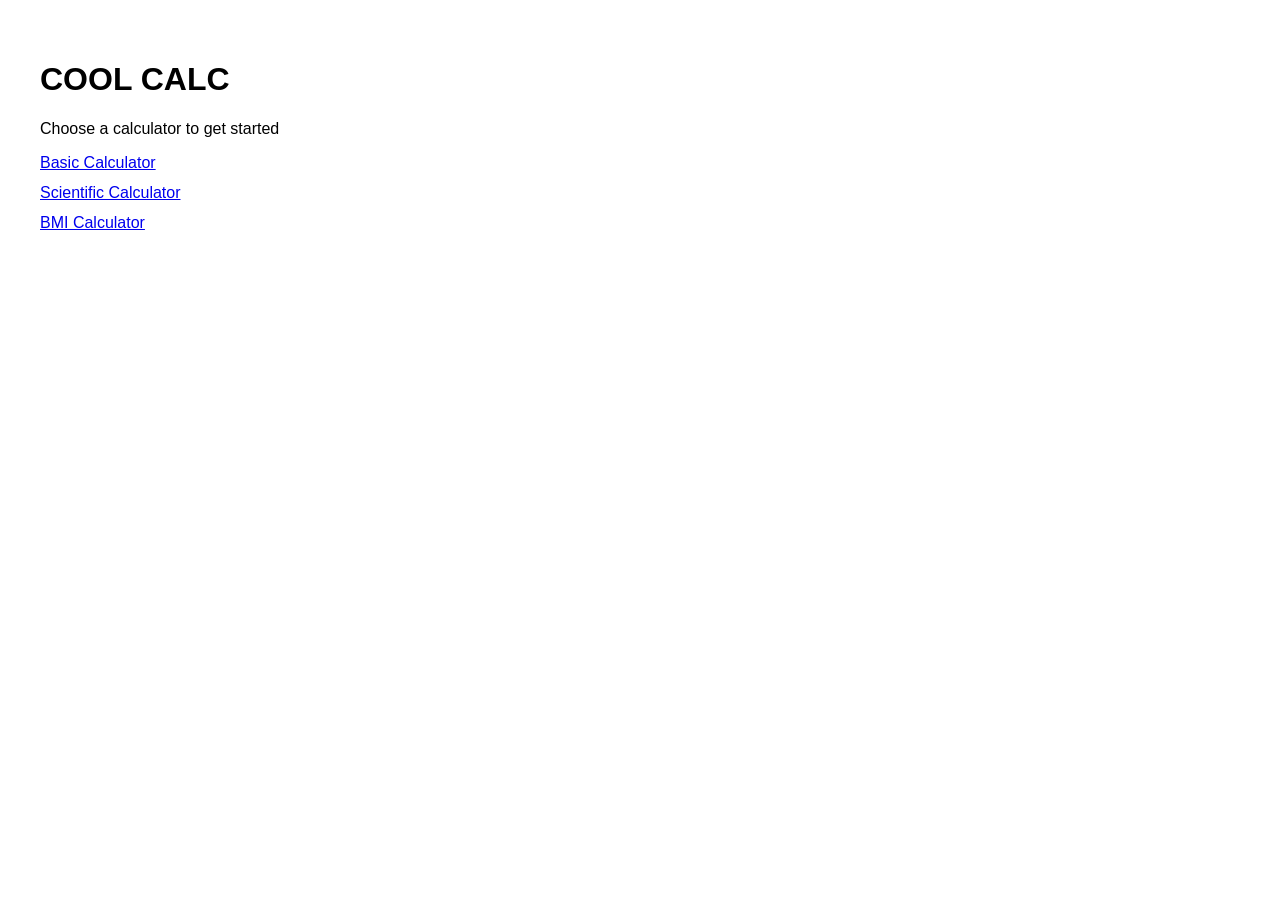
==== index.html @ debdf584 "Initial project structure and page setup" ====
<!DOCTYPE html>
<html lang="en">
<head>
    <meta charset="UTF-8">
    <meta name="viewport" content="width=device-width, initial-scale=1.0">
    <title>COOL CALC</title>
    <link rel="stylesheet" href="css/home.css">
</head>
<body>

    <main class="home-page">

        <h1> COOL CALC</h1>
        <p>Choose a calculator to get started</p>
        <div class="calculator-list">
            
            <a href="pages/basic.html">Basic Calculator</a>

            <a href="pages/scientific.html">Scientific Calculator</a>

            <a href="pages/bmi.html">BMI Calculator</a>

        </div>
    </main>

</body>
</html>
---- css/home.css ----
body {
    margin: 0;
    font-family: Arial, sans-serif;
}

.home-page {
    padding: 40px;
}

.calculator-list {
    display: flex;
    flex-direction: column;
    gap: 12px;
}
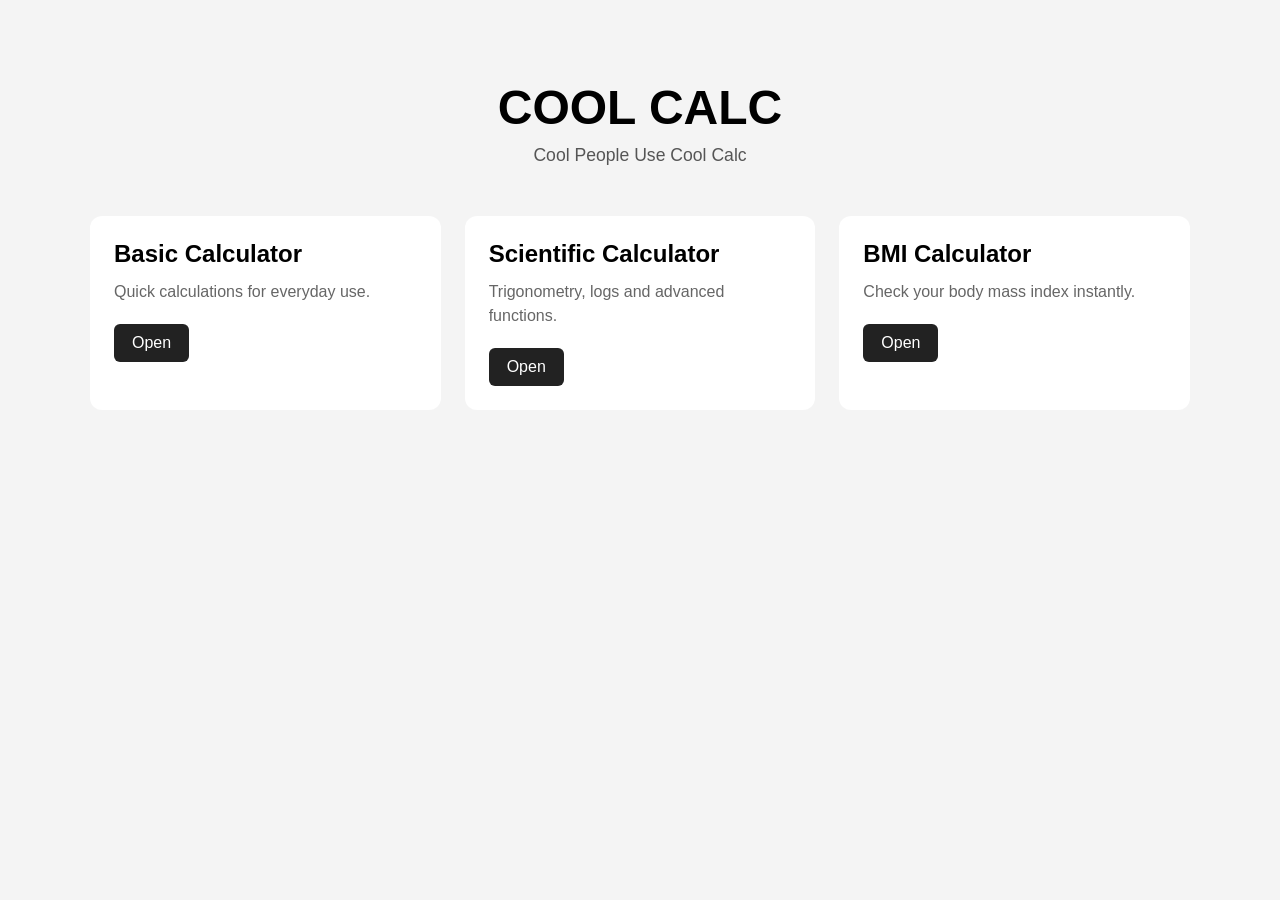
==== commit b545561d: "Built homepage layout and calculator cards" ====
--- a/index.html
+++ b/index.html
@@ -8,19 +8,45 @@
 </head>
 <body>
 
-    <main class="home-page">
+    <main class="hero">
 
-        <h1> COOL CALC</h1>
-        <p>Choose a calculator to get started</p>
-        <div class="calculator-list">
-            
-            <a href="pages/basic.html">Basic Calculator</a>
+        <div class="hero-content">
+           
+            <h1>COOL CALC</h1>
+            <p>Cool People Use Cool Calc</p>
+        </div>
 
-            <a href="pages/scientific.html">Scientific Calculator</a>
+        <section class="card-grid">
 
-            <a href="pages/bmi.html">BMI Calculator</a>
+            <article class="calc-card">
+                
+                <h2>Basic Calculator</h2>
 
-        </div>
+                <p>Quick calculations for everyday use.</p>
+
+                <a href="pages/basic.html">Open</a>
+            </article>
+
+            <article class="calc-card">
+                
+                <h2>Scientific Calculator</h2>
+
+                <p>Trigonometry, logs and advanced functions.</p>
+
+                <a href="pages/scientific.html">Open</a>
+            </article>
+
+            <article class="calc-card">
+                
+                <h2>BMI Calculator</h2>
+
+                <p>Check your body mass index instantly.</p>
+
+                <a href="pages/bmi.html">Open</a>
+            </article>
+
+        </section>
+
     </main>
 
 </body>
--- a/css/home.css
+++ b/css/home.css
@@ -1,14 +1,75 @@
-body {
+* {
     margin: 0;
-    font-family: Arial, sans-serif;
+    padding: 0;
+    box-sizing: border-box;
 }
 
-.home-page {
-    padding: 40px;
+body {
+    font-family: Arial, sans-serif;
+    min-height: 100vh;
+    background: #f4f4f4;
 }
 
-.calculator-list {
-    display: flex;
-    flex-direction: column;
-    gap: 12px;
+.hero {
+    width: 90%;
+    max-width: 1100px;
+    margin: 0 auto;
+    padding: 80px 0;
+}
+
+.hero-content {
+    text-align: center;
+    margin-bottom: 50px;
+}
+
+.hero-content h1 {
+    font-size: 3rem;
+    margin-bottom: 10px;
+}
+
+.hero-content p {
+    color: #555;
+    font-size: 1.1rem;
+}
+
+.card-grid {
+    display: grid;
+    grid-template-columns: repeat(3, 1fr);
+    gap: 24px;
+}
+
+.calc-card {
+    background: white;
+    border-radius: 12px;
+    padding: 24px;
+}
+
+.calc-card h2 {
+    margin-bottom: 12px;
+}
+
+.calc-card p {
+    color: #666;
+    margin-bottom: 20px;
+    line-height: 1.5;
+}
+
+.calc-card a {
+    display: inline-block;
+    text-decoration: none;
+    color: white;
+    background: #222;
+    padding: 10px 18px;
+    border-radius: 6px;
+}
+
+@media (max-width: 768px) {
+
+    .card-grid {
+        grid-template-columns: 1fr;
+    }
+
+    .hero-content h1 {
+        font-size: 2.4rem;
+    }
 }
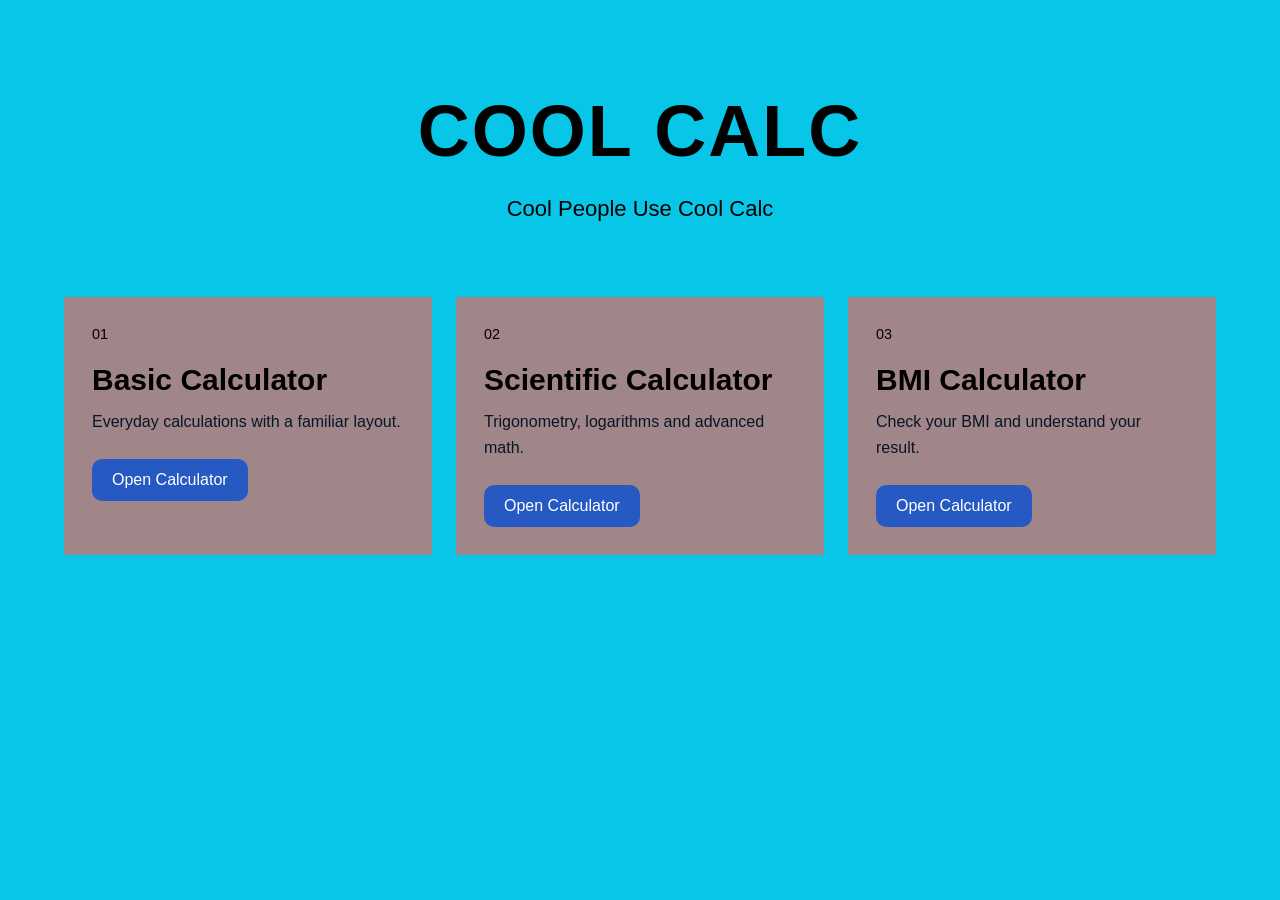
==== commit 1591516e: "Made homepage more clear and improved cards" ====
--- a/index.html
+++ b/index.html
@@ -8,10 +8,13 @@
 </head>
 <body>
 
+    <div class="background-blur blur-one"></div>
+    <div class="background-blur blur-two"></div>
+
     <main class="hero">
 
         <div class="hero-content">
-           
+
             <h1>COOL CALC</h1>
             <p>Cool People Use Cool Calc</p>
         </div>
@@ -19,30 +22,42 @@
         <section class="card-grid">
 
             <article class="calc-card">
-                
+
+                <div class="card-top">
+                    <span>01</span>
+                </div>
+
                 <h2>Basic Calculator</h2>
 
-                <p>Quick calculations for everyday use.</p>
+                <p>Everyday calculations with a familiar layout.</p>
 
-                <a href="pages/basic.html">Open</a>
+                <a href="pages/basic.html">Open Calculator</a>
             </article>
 
             <article class="calc-card">
                 
+                <div class="card-top">
+                    <span>02</span>
+                </div>
+
                 <h2>Scientific Calculator</h2>
 
-                <p>Trigonometry, logs and advanced functions.</p>
+                <p>Trigonometry, logarithms and advanced math.</p>
 
-                <a href="pages/scientific.html">Open</a>
+                <a href="pages/scientific.html">Open Calculator</a>
             </article>
 
             <article class="calc-card">
-                
+
+                <div class="card-top">
+                    <span>03</span>
+                </div>
+
                 <h2>BMI Calculator</h2>
 
-                <p>Check your body mass index instantly.</p>
+                <p>Check your BMI and understand your result.</p>
 
-                <a href="pages/bmi.html">Open</a>
+                <a href="pages/bmi.html">Open Calculator</a>
             </article>
 
         </section>
--- a/css/home.css
+++ b/css/home.css
@@ -1,75 +1,101 @@
-* {
-    margin: 0;
-    padding: 0;
-    box-sizing: border-box;
+*{
+    margin:0;
+    padding:0;
+    box-sizing:border-box;
 }
 
-body {
-    font-family: Arial, sans-serif;
-    min-height: 100vh;
-    background: #f4f4f4;
+body{
+    font-family:Arial,sans-serif;
+    min-height:100vh;
+    background:#07c6e7;
+    overflow-x:hidden;
+    position:relative;
 }
 
-.hero {
-    width: 90%;
-    max-width: 1100px;
-    margin: 0 auto;
-    padding: 80px 0;
+
+.hero{
+    width:90%;
+    max-width:1200px;
+    margin:auto;
+    padding:90px 0;
 }
 
-.hero-content {
-    text-align: center;
-    margin-bottom: 50px;
+.hero-content{
+    text-align:center;
+    margin-bottom:70px;
 }
 
-.hero-content h1 {
-    font-size: 3rem;
-    margin-bottom: 10px;
+.hero-content h1{
+    font-size:4.5rem;
+    margin-bottom:18px;
+    letter-spacing:2px;
 }
 
-.hero-content p {
-    color: #555;
-    font-size: 1.1rem;
+.hero-content p{
+    max-width:550px;
+    font-size: 22px;
+    margin:auto;
+    line-height:1.7;
+    color:#000000;
 }
 
-.card-grid {
-    display: grid;
-    grid-template-columns: repeat(3, 1fr);
-    gap: 24px;
+.card-grid{
+    display:grid;
+    grid-template-columns:repeat(3,1fr);
+    gap:24px;
 }
 
-.calc-card {
-    background: white;
-    border-radius: 12px;
-    padding: 24px;
+.calc-card{
+    background:rgba(175, 129, 129, 0.918);
+    padding:28px;
+    transition:0.25s;
 }
 
-.calc-card h2 {
-    margin-bottom: 12px;
+.calc-card:hover{
+    transform:translateY(-6px);
 }
 
-.calc-card p {
-    color: #666;
-    margin-bottom: 20px;
-    line-height: 1.5;
+.card-top{
+    margin-bottom:20px;
 }
 
-.calc-card a {
-    display: inline-block;
-    text-decoration: none;
-    color: white;
-    background: #222;
-    padding: 10px 18px;
-    border-radius: 6px;
+.card-top span{
+    font-size:0.9rem;
+    color:#000000;
 }
 
-@media (max-width: 768px) {
+.calc-card h2{
+    font-size: 30px;
+    margin-bottom:12px;
+}
 
-    .card-grid {
-        grid-template-columns: 1fr;
+.calc-card p{
+    color:#071527;
+    line-height:1.6;
+    margin-bottom:24px;
+}
+
+.calc-card a{
+    display:inline-block;
+    text-decoration:none;
+    color:white;
+    background:#265ac2;
+    padding:12px 20px;
+    border-radius:10px;
+    transition:0.2s;
+}
+
+.calc-card a:hover{
+    background:#1d4ed8;
+}
+
+@media(max-width:900px){
+
+    .card-grid{
+        grid-template-columns:1fr;
     }
 
-    .hero-content h1 {
-        font-size: 2.4rem;
+    .hero-content h1{
+        font-size:3rem;
     }
 }
